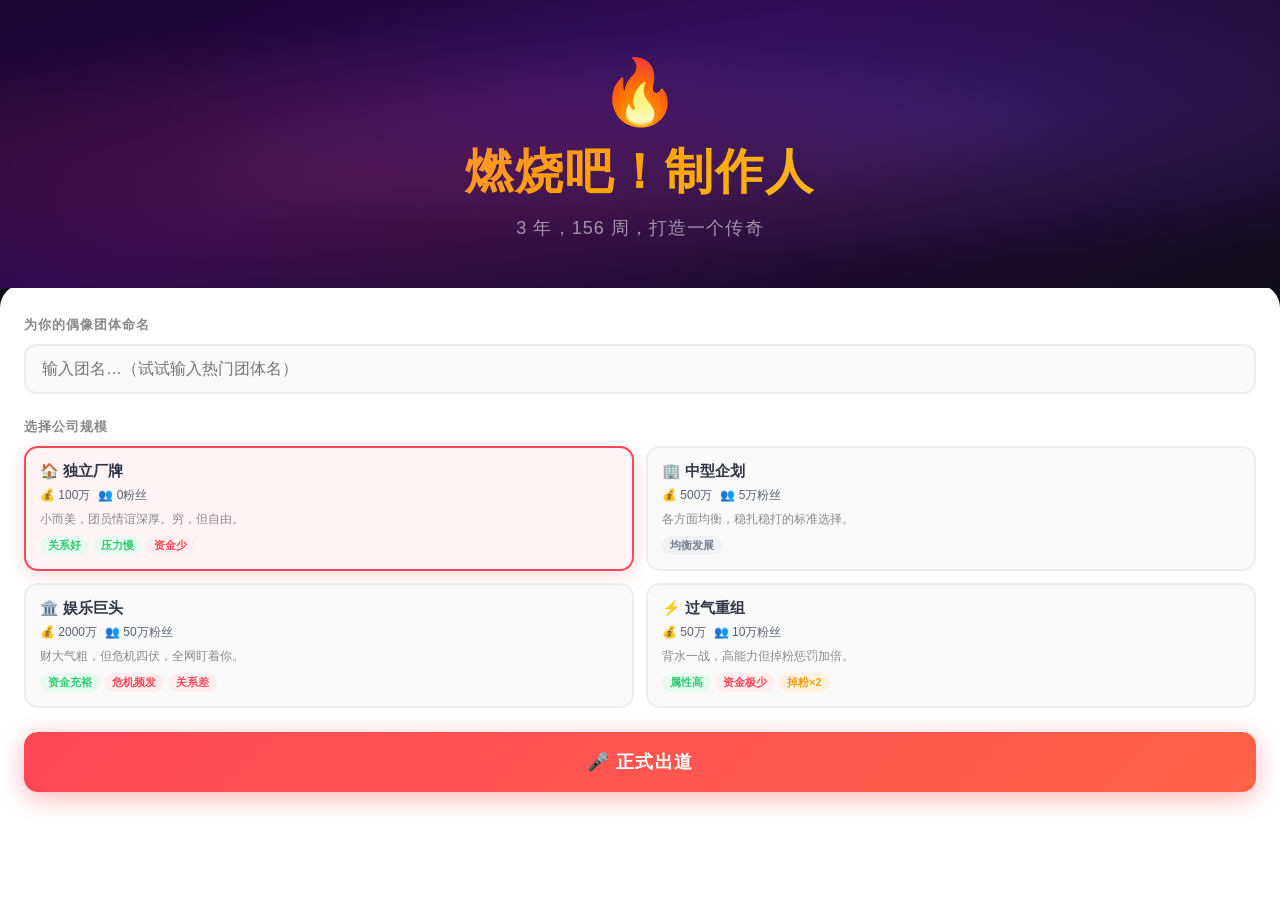
==== index.html @ e1fe70ce "feat: redesign start screen, fix mobile layout, add responsive CSS" ====
<!DOCTYPE html>
<html lang="zh-CN">
<head>
    <meta charset="UTF-8">
    <meta name="viewport" content="width=device-width, initial-scale=1.0">
    <title>燃烧吧！制作人</title>
    <link rel="stylesheet" href="css/style.css">
</head>
<body>
    <div id="app">
        <div id="start-screen" class="screen active">
            <div class="start-hero">
                <div class="start-hero-content">
                    <div class="start-logo">🔥</div>
                    <h1 class="start-title">燃烧吧！制作人</h1>
                    <p class="start-subtitle">3 年，156 周，打造一个传奇</p>
                </div>
            </div>
            <div class="start-form-container">
                <form id="start-form">
                    <div class="form-group">
                        <label for="group-name-input">为你的偶像团体命名</label>
                        <input type="text" id="group-name-input" placeholder="输入团名…（试试输入热门团体名）">
                    </div>
                    <div class="form-group">
                        <label>选择公司规模</label>
                        <div class="scale-cards" id="scale-cards">
                            <div class="scale-card selected" data-scale="indie">
                                <div class="scale-card-name">🏠 独立厂牌</div>
                                <div class="scale-card-stats">
                                    <span>💰 100万</span><span>👥 0粉丝</span>
                                </div>
                                <p class="scale-card-desc">小而美，团员情谊深厚。穷，但自由。</p>
                                <div class="scale-card-tags">
                                    <span class="tag tag-green">关系好</span>
                                    <span class="tag tag-green">压力慢</span>
                                    <span class="tag tag-red">资金少</span>
                                </div>
                            </div>
                            <div class="scale-card" data-scale="mid">
                                <div class="scale-card-name">🏢 中型企划</div>
                                <div class="scale-card-stats">
                                    <span>💰 500万</span><span>👥 5万粉丝</span>
                                </div>
                                <p class="scale-card-desc">各方面均衡，稳扎稳打的标准选择。</p>
                                <div class="scale-card-tags">
                                    <span class="tag tag-gray">均衡发展</span>
                                </div>
                            </div>
                            <div class="scale-card" data-scale="major">
                                <div class="scale-card-name">🏛️ 娱乐巨头</div>
                                <div class="scale-card-stats">
                                    <span>💰 2000万</span><span>👥 50万粉丝</span>
                                </div>
                                <p class="scale-card-desc">财大气粗，但危机四伏，全网盯着你。</p>
                                <div class="scale-card-tags">
                                    <span class="tag tag-green">资金充裕</span>
                                    <span class="tag tag-red">危机频发</span>
                                    <span class="tag tag-red">关系差</span>
                                </div>
                            </div>
                            <div class="scale-card" data-scale="revival">
                                <div class="scale-card-name">⚡ 过气重组</div>
                                <div class="scale-card-stats">
                                    <span>💰 50万</span><span>👥 10万粉丝</span>
                                </div>
                                <p class="scale-card-desc">背水一战，高能力但掉粉惩罚加倍。</p>
                                <div class="scale-card-tags">
                                    <span class="tag tag-green">属性高</span>
                                    <span class="tag tag-red">资金极少</span>
                                    <span class="tag tag-orange">掉粉×2</span>
                                </div>
                            </div>
                        </div>
                        <select id="company-scale-select" style="display:none;">
                            <option value="indie">独立厂牌</option>
                            <option value="mid">中型企划</option>
                            <option value="major">娱乐巨头</option>
                            <option value="revival">过气重组</option>
                        </select>
                    </div>
                    <button type="submit" id="start-btn" class="btn-start">🎤 正式出道</button>
                </form>
            </div>
        </div>
        <div id="game-screen" class="screen">
            <div class="top-bar">
                <div class="top-bar-name">
                    <span class="top-bar-icon">🎤</span>
                    <span id="ui-group-name"></span>
                </div>
                <div class="stats">
                    <div class="stat-pill">
                        <span class="stat-label">第</span>
                        <span class="stat-value" id="ui-turn">1</span>
                        <span class="stat-label">/ 156 周</span>
                    </div>
                    <div class="stat-pill stat-money">
                        <span class="stat-label">💰</span>
                        <span class="stat-value">¥<span id="ui-money">0</span></span>
                    </div>
                    <div class="stat-pill stat-fans">
                        <span class="stat-label">⭐</span>
                        <span class="stat-value"><span id="ui-fans">0</span> 粉丝</span>
                    </div>
                </div>
            </div>

            <div class="main-content">
                <div class="side-panel">
                    <div class="panel-section">
                        <h3 class="panel-title">团队状态</h3>
                        <div class="bar-group">
                            <label for="bar-stamina">体力</label>
                            <div class="bar-wrap">
                                <progress id="bar-stamina" max="100" value="100"></progress>
                            </div>
                            <span id="text-stamina" class="bar-val">100</span>
                        </div>
                        <div class="bar-group">
                            <label for="bar-stress">压力</label>
                            <div class="bar-wrap">
                                <progress id="bar-stress" max="100" value="0"></progress>
                            </div>
                            <span id="text-stress" class="bar-val">0</span>
                        </div>
                        <div class="bar-group">
                            <label for="bar-bond">默契</label>
                            <div class="bar-wrap">
                                <progress id="bar-bond" max="100" value="50"></progress>
                            </div>
                            <span id="text-bond" class="bar-val">50</span>
                        </div>
                    </div>
                    <div class="panel-section">
                        <h3 class="panel-title">专业属性</h3>
                        <div class="attr-row">
                            <span class="attr-icon">🎵</span>
                            <span class="attr-name">唱功</span>
                            <span class="attr-val" id="text-vocal">10</span>
                        </div>
                        <div class="attr-row">
                            <span class="attr-icon">💃</span>
                            <span class="attr-name">舞蹈</span>
                            <span class="attr-val" id="text-dance">10</span>
                        </div>
                        <div class="attr-row">
                            <span class="attr-icon">✨</span>
                            <span class="attr-name">魅力</span>
                            <span class="attr-val" id="text-charm">10</span>
                        </div>
                    </div>
                </div>

                <div class="schedule-area">
                    <h3 class="panel-title">📅 本周行程安排</h3>
                    <div id="schedule-slots"></div>
                    <button id="execute-btn" class="btn-primary btn-execute">▶ 执行本周计划</button>
                </div>
            </div>
        </div>
        <!-- Event Modal -->
        <div id="modal-overlay" class="modal-overlay" aria-modal="true" role="dialog" aria-labelledby="modal-title" style="display:none;">
            <div class="modal-box">
                <h2 id="modal-title" class="modal-title"></h2>
                <p id="modal-desc" class="modal-desc"></p>
                <div id="modal-options" class="modal-options"></div>
            </div>
        </div>
    </div>
    <script type="module" src="js/main.js"></script>
</body>
</html>
---- css/style.css ----
/* ============================================================
   燃烧吧！制作人 — Global Styles
   ============================================================ */

*, *::before, *::after {
    box-sizing: border-box;
}

body {
    font-family: -apple-system, BlinkMacSystemFont, "PingFang SC", "Hiragino Sans GB",
                 "Microsoft YaHei", sans-serif;
    background-color: #0f0c1a;
    margin: 0;
    padding: 0;
    min-height: 100vh;
}

/* ============================================================
   Screens
   ============================================================ */

.screen {
    display: none;
}

.screen.active {
    display: block;
}

/* ============================================================
   START SCREEN
   ============================================================ */

#start-screen {
    min-height: 100vh;
    display: flex;
    flex-direction: column;
}

/* Hero Section */
.start-hero {
    background: linear-gradient(160deg, #1a0533 0%, #2d0a4e 40%, #0f0c1a 100%);
    padding: 60px 20px 48px;
    text-align: center;
    position: relative;
    overflow: hidden;
}

.start-hero::before {
    content: '';
    position: absolute;
    inset: 0;
    background:
        radial-gradient(ellipse at 30% 60%, rgba(255, 71, 87, 0.15) 0%, transparent 60%),
        radial-gradient(ellipse at 70% 40%, rgba(126, 87, 255, 0.2) 0%, transparent 60%);
    pointer-events: none;
}

.start-hero-content {
    position: relative;
    z-index: 1;
}

.start-logo {
    font-size: 64px;
    line-height: 1;
    margin-bottom: 16px;
    animation: pulse 2.4s ease-in-out infinite;
}

@keyframes pulse {
    0%, 100% { transform: scale(1); }
    50%       { transform: scale(1.08); }
}

.start-title {
    font-size: clamp(28px, 6vw, 48px);
    font-weight: 900;
    letter-spacing: 0.04em;
    margin: 0 0 12px;
    background: linear-gradient(135deg, #ff6b81, #ffa502, #ffdd59);
    -webkit-background-clip: text;
    -webkit-text-fill-color: transparent;
    background-clip: text;
}

.start-subtitle {
    font-size: clamp(14px, 3vw, 18px);
    color: rgba(255, 255, 255, 0.55);
    margin: 0;
    letter-spacing: 0.06em;
}

/* Form Container */
.start-form-container {
    flex: 1;
    background: #fff;
    border-radius: 24px 24px 0 0;
    padding: 32px 24px 40px;
    margin-top: -4px;
}

.start-form-container .form-group {
    margin-bottom: 24px;
}

.start-form-container label {
    display: block;
    font-size: 13px;
    font-weight: 700;
    color: #888;
    text-transform: uppercase;
    letter-spacing: 0.08em;
    margin-bottom: 10px;
}

.start-form-container input[type="text"] {
    width: 100%;
    padding: 14px 16px;
    font-size: 16px;
    border: 2px solid #eee;
    border-radius: 12px;
    outline: none;
    transition: border-color 0.2s;
    background: #fafafa;
    color: #2f3542;
}

.start-form-container input[type="text"]:focus {
    border-color: #ff4757;
    background: #fff;
}

/* Scale Cards */
.scale-cards {
    display: grid;
    grid-template-columns: 1fr 1fr;
    gap: 12px;
}

.scale-card {
    border: 2px solid #eee;
    border-radius: 14px;
    padding: 14px;
    cursor: pointer;
    transition: border-color 0.2s, box-shadow 0.2s, transform 0.15s;
    background: #fafafa;
    user-select: none;
}

.scale-card:hover {
    border-color: #ff4757;
    transform: translateY(-2px);
    box-shadow: 0 4px 16px rgba(255, 71, 87, 0.15);
}

.scale-card.selected {
    border-color: #ff4757;
    background: #fff5f6;
    box-shadow: 0 4px 20px rgba(255, 71, 87, 0.2);
}

.scale-card-name {
    font-size: 15px;
    font-weight: 800;
    color: #2f3542;
    margin-bottom: 6px;
}

.scale-card-stats {
    display: flex;
    gap: 8px;
    flex-wrap: wrap;
    font-size: 12px;
    color: #57606f;
    margin-bottom: 6px;
}

.scale-card-desc {
    font-size: 12px;
    color: #888;
    margin: 0 0 8px;
    line-height: 1.5;
}

.scale-card-tags {
    display: flex;
    flex-wrap: wrap;
    gap: 4px;
}

.tag {
    font-size: 11px;
    padding: 2px 8px;
    border-radius: 20px;
    font-weight: 600;
}

.tag-green  { background: #e8faf0; color: #2ecc71; }
.tag-red    { background: #ffeef0; color: #ff4757; }
.tag-orange { background: #fff3e0; color: #f39c12; }
.tag-gray   { background: #f1f2f6; color: #747d8c; }

/* Start Button */
.btn-start {
    display: block;
    width: 100%;
    padding: 18px;
    font-size: 18px;
    font-weight: 800;
    letter-spacing: 0.06em;
    color: #fff;
    background: linear-gradient(135deg, #ff4757, #ff6348);
    border: none;
    border-radius: 14px;
    cursor: pointer;
    transition: transform 0.15s, box-shadow 0.15s;
    box-shadow: 0 6px 24px rgba(255, 71, 87, 0.4);
    margin-top: 8px;
}

.btn-start:hover {
    transform: translateY(-2px);
    box-shadow: 0 10px 32px rgba(255, 71, 87, 0.5);
}

.btn-start:active {
    transform: translateY(0);
}

/* ============================================================
   GAME SCREEN
   ============================================================ */

#game-screen {
    background: #f0f2f8;
    min-height: 100vh;
    padding: 0;
}

/* Top Bar */
.top-bar {
    background: linear-gradient(135deg, #2d0a4e, #1a0533);
    color: #fff;
    padding: 14px 20px;
    display: flex;
    align-items: center;
    justify-content: space-between;
    flex-wrap: wrap;
    gap: 10px;
    position: sticky;
    top: 0;
    z-index: 10;
    box-shadow: 0 2px 12px rgba(0,0,0,0.3);
}

.top-bar-name {
    display: flex;
    align-items: center;
    gap: 8px;
    font-size: 18px;
    font-weight: 800;
    letter-spacing: 0.04em;
    min-width: 0;
    flex-shrink: 1;
}

.top-bar-icon {
    font-size: 20px;
    flex-shrink: 0;
}

.stats {
    display: flex;
    gap: 8px;
    flex-wrap: wrap;
    flex-shrink: 0;
}

.stat-pill {
    background: rgba(255,255,255,0.12);
    border: 1px solid rgba(255,255,255,0.15);
    border-radius: 20px;
    padding: 5px 12px;
    font-size: 13px;
    display: flex;
    align-items: center;
    gap: 4px;
    white-space: nowrap;
}

.stat-value {
    font-weight: 700;
    font-size: 14px;
}

.stat-money .stat-value { color: #ffeaa7; }
.stat-fans  .stat-value { color: #fd79a8; }

/* Main Layout */
.main-content {
    display: flex;
    gap: 0;
    align-items: flex-start;
    max-width: 1100px;
    margin: 0 auto;
    padding: 20px 16px;
    gap: 16px;
}

/* Side Panel */
.side-panel {
    width: 220px;
    flex-shrink: 0;
    display: flex;
    flex-direction: column;
    gap: 12px;
}

.panel-section {
    background: #fff;
    border-radius: 14px;
    padding: 16px;
    box-shadow: 0 2px 8px rgba(0,0,0,0.06);
}

.panel-title {
    font-size: 13px;
    font-weight: 700;
    text-transform: uppercase;
    letter-spacing: 0.08em;
    color: #aaa;
    margin: 0 0 14px;
}

/* Progress Bars */
.bar-group {
    display: flex;
    align-items: center;
    margin-bottom: 10px;
    gap: 8px;
}

.bar-group:last-child { margin-bottom: 0; }

.bar-group label {
    width: 28px;
    font-size: 12px;
    font-weight: 600;
    color: #747d8c;
    flex-shrink: 0;
}

.bar-wrap {
    flex: 1;
}

progress {
    width: 100%;
    height: 8px;
    border-radius: 4px;
    overflow: hidden;
    appearance: none;
    -webkit-appearance: none;
    background: #eee;
}

progress::-webkit-progress-bar { background: #eee; border-radius: 4px; }
progress::-webkit-progress-value { background: #2ed573; border-radius: 4px; transition: width 0.3s ease; }
progress::-moz-progress-bar { background: #2ed573; border-radius: 4px; }

#bar-stress::-webkit-progress-value { background: #ff4757; }
#bar-stress::-moz-progress-bar     { background: #ff4757; }
#bar-bond::-webkit-progress-value  { background: #a29bfe; }
#bar-bond::-moz-progress-bar       { background: #a29bfe; }

.bar-val {
    font-size: 12px;
    font-weight: 700;
    color: #2f3542;
    width: 22px;
    text-align: right;
    flex-shrink: 0;
}

/* Attribute Rows */
.attr-row {
    display: flex;
    align-items: center;
    gap: 8px;
    padding: 6px 0;
    border-bottom: 1px solid #f1f2f6;
}

.attr-row:last-child { border-bottom: none; }

.attr-icon { font-size: 16px; }

.attr-name {
    flex: 1;
    font-size: 13px;
    color: #57606f;
}

.attr-val {
    font-size: 15px;
    font-weight: 800;
    color: #2f3542;
}

/* Schedule Area */
.schedule-area {
    flex: 1;
    min-width: 0;
    background: #fff;
    border-radius: 14px;
    padding: 20px;
    box-shadow: 0 2px 8px rgba(0,0,0,0.06);
}

.slot-item {
    display: flex;
    align-items: center;
    margin-bottom: 10px;
    background: #f8f9fa;
    padding: 10px 14px;
    border: 2px solid #eee;
    border-radius: 10px;
    transition: border-color 0.15s;
}

.slot-item:hover { border-color: #a29bfe; }

.slot-item label {
    width: 52px;
    font-size: 13px;
    font-weight: 700;
    color: #747d8c;
    flex-shrink: 0;
}

.slot-select {
    flex: 1;
    padding: 6px 10px;
    border: 1px solid #dfe4ea;
    border-radius: 8px;
    font-size: 14px;
    background: #fff;
    color: #2f3542;
    outline: none;
    cursor: pointer;
}

.slot-select:focus { border-color: #a29bfe; }

/* Buttons */
.btn-primary {
    padding: 10px 20px;
    background: linear-gradient(135deg, #ff4757, #ff6348);
    color: #fff;
    border: none;
    border-radius: 10px;
    cursor: pointer;
    font-size: 15px;
    font-weight: 700;
    transition: transform 0.15s, box-shadow 0.15s;
    box-shadow: 0 3px 12px rgba(255, 71, 87, 0.3);
}

.btn-primary:hover {
    transform: translateY(-1px);
    box-shadow: 0 6px 20px rgba(255, 71, 87, 0.4);
}

.btn-execute {
    display: block;
    width: 100%;
    margin-top: 16px;
    padding: 14px;
    font-size: 16px;
    border-radius: 12px;
}

/* ============================================================
   EVENT MODAL
   ============================================================ */

.modal-overlay {
    position: fixed;
    inset: 0;
    background: rgba(0, 0, 0, 0.78);
    display: flex;
    justify-content: center;
    align-items: flex-end;
    z-index: 100;
    padding: 0;
}

@media (min-width: 600px) {
    .modal-overlay { align-items: center; padding: 20px; }
}

.modal-box {
    background: #fff;
    padding: 24px 20px 32px;
    border-radius: 20px 20px 0 0;
    width: 100%;
    max-height: 90vh;
    overflow-y: auto;
    box-shadow: 0 -8px 40px rgba(0,0,0,0.3);
    animation: slideUp 0.25s ease;
}

@media (min-width: 600px) {
    .modal-box {
        border-radius: 20px;
        max-width: 500px;
        width: 90%;
    }
}

@keyframes slideUp {
    from { transform: translateY(40px); opacity: 0; }
    to   { transform: translateY(0);    opacity: 1; }
}

.modal-title {
    margin: 0 0 10px;
    font-size: 20px;
    font-weight: 800;
    color: #2f3542;
}

.modal-desc {
    color: #57606f;
    font-size: 14px;
    line-height: 1.7;
    margin-bottom: 20px;
    background: #f8f9fa;
    border-radius: 10px;
    padding: 12px 14px;
}

.modal-options {
    display: flex;
    flex-direction: column;
    gap: 10px;
}

.modal-btn {
    background: #fff;
    color: #2f3542;
    border: 2px solid #eee;
    border-radius: 12px;
    padding: 13px 16px;
    text-align: left;
    font-size: 14px;
    font-weight: 600;
    cursor: pointer;
    transition: border-color 0.15s, background 0.15s;
    line-height: 1.4;
}

.modal-btn:hover { border-color: #ff4757; background: #fff5f6; }

/* ============================================================
   EASTER EGG BANNER
   ============================================================ */

.easter-egg-banner {
    background: linear-gradient(135deg, #f6d365, #fda085);
    color: #fff;
    padding: 12px 16px;
    font-weight: bold;
    text-align: center;
    font-size: 14px;
    animation: fadeInOut 4s ease forwards;
}

@keyframes fadeInOut {
    0%   { opacity: 0; }
    15%  { opacity: 1; }
    75%  { opacity: 1; }
    100% { opacity: 0; }
}

/* ============================================================
   MOBILE RESPONSIVE
   ============================================================ */

@media (max-width: 640px) {
    /* Game layout: stack side panel above schedule */
    .main-content {
        flex-direction: column;
        padding: 12px;
        gap: 12px;
    }

    .side-panel {
        width: 100%;
        flex-direction: row;
        gap: 10px;
    }

    .side-panel .panel-section {
        flex: 1;
    }

    .top-bar {
        padding: 12px 14px;
    }

    .top-bar-name {
        font-size: 15px;
    }

    .stat-pill {
        font-size: 12px;
        padding: 4px 10px;
    }
}

@media (max-width: 400px) {
    /* Very small screens: stats wrap into two rows */
    .stats {
        gap: 6px;
    }

    .stat-pill {
        font-size: 11px;
        padding: 3px 8px;
    }

    /* Scale cards: single column */
    .scale-cards {
        grid-template-columns: 1fr;
    }
}
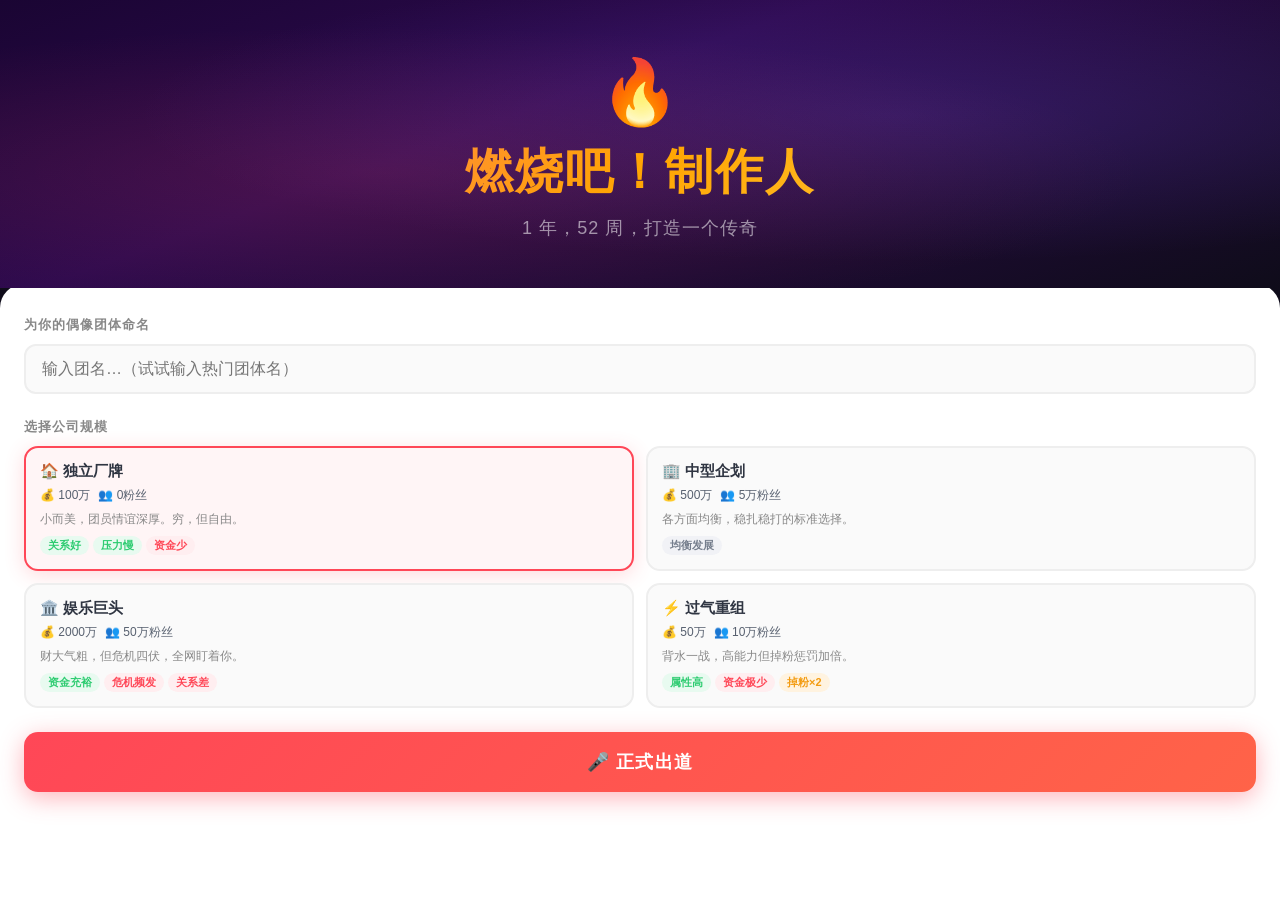
==== commit 5075888d: "fix: 将 index.html 中硬编码的 156 周改为 52 周" ====
--- a/index.html
+++ b/index.html
@@ -13,7 +13,7 @@
                 <div class="start-hero-content">
                     <div class="start-logo">🔥</div>
                     <h1 class="start-title">燃烧吧！制作人</h1>
-                    <p class="start-subtitle">3 年，156 周，打造一个传奇</p>
+                    <p class="start-subtitle">1 年，52 周，打造一个传奇</p>
                 </div>
             </div>
             <div class="start-form-container">
@@ -93,7 +93,7 @@
                     <div class="stat-pill">
                         <span class="stat-label">第</span>
                         <span class="stat-value" id="ui-turn">1</span>
-                        <span class="stat-label">/ 156 周</span>
+                        <span class="stat-label">/ 52 周</span>
                     </div>
                     <div class="stat-pill stat-money">
                         <span class="stat-label">💰</span>
@@ -163,8 +163,19 @@
         <div id="modal-overlay" class="modal-overlay" aria-modal="true" role="dialog" aria-labelledby="modal-title" style="display:none;">
             <div class="modal-box">
                 <h2 id="modal-title" class="modal-title"></h2>
-                <p id="modal-desc" class="modal-desc"></p>
+                <div id="modal-desc" class="modal-desc"></div>
                 <div id="modal-options" class="modal-options"></div>
+            </div>
+        </div>
+
+        <!-- End Screen Overlay -->
+        <div id="end-overlay" class="end-overlay" style="display:none;">
+            <div class="end-box">
+                <div id="end-emoji" class="end-emoji"></div>
+                <h2 id="end-title" class="end-title"></h2>
+                <p id="end-message" class="end-message"></p>
+                <div id="end-stats" class="end-stats"></div>
+                <button id="restart-btn" class="btn-start">🔄 再来一局</button>
             </div>
         </div>
     </div>
--- a/css/style.css
+++ b/css/style.css
@@ -33,8 +33,12 @@
 
 #start-screen {
     min-height: 100vh;
-    display: flex;
     flex-direction: column;
+}
+
+/* ID selector (1,1,0) > .screen.active (0,2,0): ensure flex layout when active */
+#start-screen.active {
+    display: flex;
 }
 
 /* Hero Section */
@@ -505,8 +509,9 @@
     padding: 24px 20px 32px;
     border-radius: 20px 20px 0 0;
     width: 100%;
-    max-height: 90vh;
+    max-height: 85vh;
     overflow-y: auto;
+    -webkit-overflow-scrolling: touch;
     box-shadow: 0 -8px 40px rgba(0,0,0,0.3);
     animation: slideUp 0.25s ease;
 }
@@ -563,6 +568,89 @@
 
 .modal-btn:hover { border-color: #ff4757; background: #fff5f6; }
 
+/* Month Summary inside modal */
+.summary-rows {
+    display: flex;
+    flex-direction: column;
+    gap: 0;
+}
+
+.summary-row {
+    display: flex;
+    align-items: center;
+    justify-content: space-between;
+    padding: 7px 0;
+    border-bottom: 1px solid #f1f2f6;
+    font-size: 14px;
+    gap: 8px;
+}
+
+.summary-row:last-child { border-bottom: none; }
+
+.summary-row > span:first-child {
+    flex: 1;
+    color: #57606f;
+}
+
+.summary-now {
+    font-weight: 700;
+    color: #2f3542;
+    min-width: 60px;
+    text-align: right;
+}
+
+.delta-pos  { color: #2ecc71; font-weight: 700; min-width: 52px; text-align: right; }
+.delta-neg  { color: #ff4757; font-weight: 700; min-width: 52px; text-align: right; }
+.delta-zero { color: #aaa;    font-weight: 400; min-width: 52px; text-align: right; }
+
+.modal-btn--continue {
+    background: linear-gradient(135deg, #a29bfe, #6c5ce7);
+    color: #fff;
+    border-color: transparent;
+    text-align: center;
+    font-size: 15px;
+}
+
+.modal-btn--continue:hover {
+    background: linear-gradient(135deg, #b2a8fe, #7d6cf7);
+    border-color: transparent;
+}
+
+/* ============================================================
+   TOAST NOTIFICATION (non-blocking)
+   ============================================================ */
+
+.game-toast {
+    position: fixed;
+    top: 20px;
+    left: 50%;
+    transform: translateX(-50%);
+    background: rgba(30, 10, 50, 0.92);
+    color: #fff;
+    padding: 12px 22px;
+    border-radius: 24px;
+    font-size: 14px;
+    font-weight: 600;
+    z-index: 999;
+    white-space: nowrap;
+    box-shadow: 0 4px 20px rgba(0,0,0,0.4);
+    animation: toastIn 0.25s ease, toastOut 0.4s ease 3.1s forwards;
+    pointer-events: none;
+    max-width: 90vw;
+    white-space: normal;
+    text-align: center;
+}
+
+@keyframes toastIn {
+    from { opacity: 0; transform: translateX(-50%) translateY(-10px); }
+    to   { opacity: 1; transform: translateX(-50%) translateY(0); }
+}
+
+@keyframes toastOut {
+    from { opacity: 1; }
+    to   { opacity: 0; }
+}
+
 /* ============================================================
    EASTER EGG BANNER
    ============================================================ */
@@ -585,13 +673,93 @@
 }
 
 /* ============================================================
+   END OVERLAY
+   ============================================================ */
+
+.end-overlay {
+    position: fixed;
+    inset: 0;
+    background: linear-gradient(160deg, #1a0533 0%, #2d0a4e 50%, #0f0c1a 100%);
+    display: flex;
+    justify-content: center;
+    align-items: center;
+    z-index: 200;
+    padding: 24px;
+}
+
+.end-box {
+    text-align: center;
+    max-width: 420px;
+    width: 100%;
+    animation: fadeUp 0.4s ease;
+}
+
+@keyframes fadeUp {
+    from { opacity: 0; transform: translateY(24px); }
+    to   { opacity: 1; transform: translateY(0); }
+}
+
+.end-emoji {
+    font-size: 72px;
+    line-height: 1;
+    margin-bottom: 20px;
+}
+
+.end-title {
+    font-size: clamp(22px, 5vw, 32px);
+    font-weight: 900;
+    color: #fff;
+    margin: 0 0 12px;
+    letter-spacing: 0.04em;
+}
+
+.end-message {
+    font-size: 15px;
+    color: rgba(255,255,255,0.7);
+    line-height: 1.7;
+    margin: 0 0 24px;
+}
+
+.end-stats {
+    display: flex;
+    justify-content: center;
+    gap: 16px;
+    flex-wrap: wrap;
+    margin-bottom: 32px;
+}
+
+.end-stat-item {
+    background: rgba(255,255,255,0.1);
+    border: 1px solid rgba(255,255,255,0.15);
+    border-radius: 12px;
+    padding: 12px 20px;
+    text-align: center;
+}
+
+.end-stat-label {
+    font-size: 11px;
+    color: rgba(255,255,255,0.5);
+    text-transform: uppercase;
+    letter-spacing: 0.08em;
+    display: block;
+    margin-bottom: 4px;
+}
+
+.end-stat-value {
+    font-size: 20px;
+    font-weight: 800;
+    color: #ffeaa7;
+}
+
+/* ============================================================
    MOBILE RESPONSIVE
    ============================================================ */
 
 @media (max-width: 640px) {
-    /* Game layout: stack side panel above schedule */
+    /* Game layout: stack side panel above schedule, stretch children full width */
     .main-content {
         flex-direction: column;
+        align-items: stretch;
         padding: 12px;
         gap: 12px;
     }
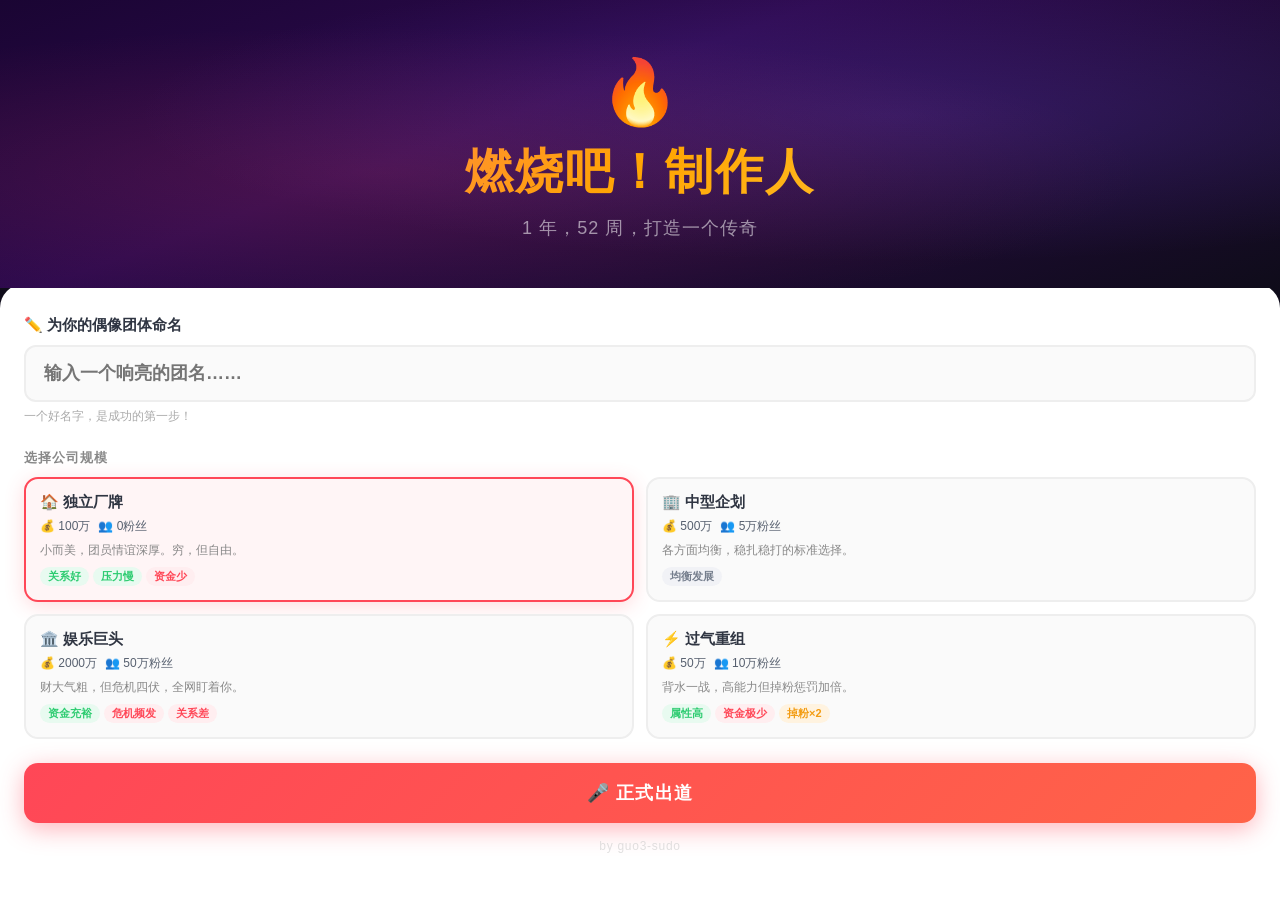
==== commit 059e05f0: "feat: 9项UX优化迭代上线 - 训练行程数值调整：vocal/dance体力消耗-15，压力+3；charm体力-12，压力+4 - 新增2个休息行程：团建活动(🎭 bond+15)、冥想减压(" ====
--- a/index.html
+++ b/index.html
@@ -4,6 +4,12 @@
     <meta charset="UTF-8">
     <meta name="viewport" content="width=device-width, initial-scale=1.0">
     <title>燃烧吧！制作人</title>
+    <meta property="og:title" content="燃烧吧！制作人">
+    <meta property="og:description" content="1 年，52 周，打造一个传奇偶像团体">
+    <meta property="og:image" content="https://animated-palmier-febff8.netlify.app/og-preview.svg">
+    <meta property="og:url" content="https://animated-palmier-febff8.netlify.app">
+    <meta property="og:type" content="website">
+    <meta name="twitter:card" content="summary_large_image">
     <link rel="stylesheet" href="css/style.css">
 </head>
 <body>
@@ -19,8 +25,9 @@
             <div class="start-form-container">
                 <form id="start-form">
                     <div class="form-group">
-                        <label for="group-name-input">为你的偶像团体命名</label>
-                        <input type="text" id="group-name-input" placeholder="输入团名…（试试输入热门团体名）">
+                        <label for="group-name-input">✏️ 为你的偶像团体命名</label>
+                        <input type="text" id="group-name-input" placeholder="输入一个响亮的团名……">
+                        <p class="input-hint">一个好名字，是成功的第一步！</p>
                     </div>
                     <div class="form-group">
                         <label>选择公司规模</label>
@@ -80,6 +87,7 @@
                         </select>
                     </div>
                     <button type="submit" id="start-btn" class="btn-start">🎤 正式出道</button>
+                    <p class="dev-credit">by guo3-sudo</p>
                 </form>
             </div>
         </div>
@@ -153,8 +161,11 @@
                 </div>
 
                 <div class="schedule-area">
-                    <h3 class="panel-title">📅 本周行程安排</h3>
-                    <div id="schedule-slots"></div>
+                    <div class="schedule-header">
+                        <h3 class="panel-title">📅 本周行程安排</h3>
+                        <span id="slot-counter" class="slot-counter">已选 0 / 2 个行程</span>
+                    </div>
+                    <div id="schedule-slots" class="schedule-grid"></div>
                     <button id="execute-btn" class="btn-primary btn-execute">▶ 执行本周计划</button>
                 </div>
             </div>
@@ -171,8 +182,12 @@
         <!-- End Screen Overlay -->
         <div id="end-overlay" class="end-overlay" style="display:none;">
             <div class="end-box">
+                <div id="end-group-name" class="end-group-name"></div>
                 <div id="end-emoji" class="end-emoji"></div>
-                <h2 id="end-title" class="end-title"></h2>
+                <div class="end-title-wrap">
+                    <h2 id="end-title" class="end-title"></h2>
+                    <span id="end-badge" class="end-badge"></span>
+                </div>
                 <p id="end-message" class="end-message"></p>
                 <div id="end-stats" class="end-stats"></div>
                 <button id="restart-btn" class="btn-start">🔄 再来一局</button>
--- a/css/style.css
+++ b/css/style.css
@@ -422,40 +422,129 @@
     box-shadow: 0 2px 8px rgba(0,0,0,0.06);
 }
 
-.slot-item {
+.schedule-header {
     display: flex;
     align-items: center;
-    margin-bottom: 10px;
-    background: #f8f9fa;
-    padding: 10px 14px;
-    border: 2px solid #eee;
-    border-radius: 10px;
-    transition: border-color 0.15s;
-}
-
-.slot-item:hover { border-color: #a29bfe; }
-
-.slot-item label {
-    width: 52px;
+    justify-content: space-between;
+    margin-bottom: 14px;
+}
+
+.schedule-header .panel-title {
+    margin: 0;
+}
+
+/* Slot Counter */
+.slot-counter {
     font-size: 13px;
     font-weight: 700;
+    color: #aaa;
+    background: #f1f2f6;
+    padding: 4px 12px;
+    border-radius: 20px;
+    transition: background 0.2s, color 0.2s;
+}
+
+.slot-counter--full {
+    background: #e8faf0;
+    color: #2ecc71;
+}
+
+/* Schedule Grid */
+.schedule-grid {
+    display: grid;
+    grid-template-columns: repeat(3, 1fr);
+    gap: 10px;
+    margin-bottom: 14px;
+}
+
+@media (max-width: 640px) {
+    .schedule-grid {
+        grid-template-columns: repeat(2, 1fr);
+    }
+}
+
+/* Action Card */
+.action-card {
+    border: 2px solid #eee;
+    border-radius: 12px;
+    padding: 12px;
+    cursor: pointer;
+    background: #fafafa;
+    transition: border-color 0.15s, background 0.15s, transform 0.12s;
+    position: relative;
+    user-select: none;
+    min-height: 100px;
+}
+
+.action-card:hover:not(.action-card--locked):not(.action-card--cooldown) {
+    border-color: #a29bfe;
+    background: #f5f4ff;
+    transform: translateY(-2px);
+}
+
+.action-card--selected {
+    border-color: #6c5ce7;
+    background: #f0eeff;
+    box-shadow: 0 2px 10px rgba(108, 92, 231, 0.2);
+}
+
+.action-card--locked,
+.action-card--cooldown {
+    opacity: 0.55;
+    cursor: default;
+    background: #f8f9fa;
+}
+
+.card-top {
+    display: flex;
+    align-items: center;
+    justify-content: space-between;
+    margin-bottom: 6px;
+}
+
+.card-icon {
+    font-size: 20px;
+    line-height: 1;
+}
+
+.card-category {
+    font-size: 10px;
+    font-weight: 700;
+    padding: 2px 7px;
+    border-radius: 10px;
+    text-transform: uppercase;
+    letter-spacing: 0.04em;
+}
+
+.cat-train    { background: #e8f4fd; color: #3498db; }
+.cat-perform  { background: #ffeef0; color: #ff4757; }
+.cat-activity { background: #fff3e0; color: #f39c12; }
+.cat-rest     { background: #e8faf0; color: #2ecc71; }
+
+.card-name {
+    font-size: 13px;
+    font-weight: 800;
+    color: #2f3542;
+    margin-bottom: 4px;
+}
+
+.card-effect {
+    font-size: 11px;
     color: #747d8c;
-    flex-shrink: 0;
-}
-
-.slot-select {
-    flex: 1;
-    padding: 6px 10px;
-    border: 1px solid #dfe4ea;
-    border-radius: 8px;
-    font-size: 14px;
-    background: #fff;
-    color: #2f3542;
-    outline: none;
-    cursor: pointer;
-}
-
-.slot-select:focus { border-color: #a29bfe; }
+    line-height: 1.4;
+}
+
+.card-selected-badge {
+    position: absolute;
+    top: 8px;
+    right: 8px;
+    background: #6c5ce7;
+    color: #fff;
+    font-size: 10px;
+    font-weight: 700;
+    padding: 2px 7px;
+    border-radius: 10px;
+}
 
 /* Buttons */
 .btn-primary {
@@ -699,18 +788,49 @@
     to   { opacity: 1; transform: translateY(0); }
 }
 
+.end-group-name {
+    font-size: clamp(20px, 5vw, 28px);
+    font-weight: 900;
+    letter-spacing: 0.06em;
+    color: #ffeaa7;
+    margin-bottom: 12px;
+    text-shadow: 0 0 20px rgba(255, 234, 167, 0.4);
+}
+
 .end-emoji {
     font-size: 72px;
     line-height: 1;
-    margin-bottom: 20px;
+    margin-bottom: 16px;
+}
+
+.end-title-wrap {
+    display: flex;
+    align-items: center;
+    justify-content: center;
+    gap: 10px;
+    flex-wrap: wrap;
+    margin-bottom: 12px;
 }
 
 .end-title {
     font-size: clamp(22px, 5vw, 32px);
     font-weight: 900;
     color: #fff;
-    margin: 0 0 12px;
+    margin: 0;
     letter-spacing: 0.04em;
+}
+
+.end-badge {
+    display: inline-block;
+    background: rgba(255, 215, 0, 0.18);
+    border: 1px solid rgba(255, 215, 0, 0.45);
+    color: #ffd700;
+    font-size: 12px;
+    font-weight: 700;
+    padding: 3px 10px;
+    border-radius: 20px;
+    letter-spacing: 0.05em;
+    white-space: nowrap;
 }
 
 .end-message {
@@ -804,3 +924,57 @@
         grid-template-columns: 1fr;
     }
 }
+
+/* ============================================================
+   START SCREEN EXTRAS
+   ============================================================ */
+
+/* Input hint text */
+.input-hint {
+    font-size: 12px;
+    color: #aaa;
+    margin: 6px 0 0;
+    line-height: 1.4;
+}
+
+/* Input label — make the group-name label larger/bolder */
+.start-form-container .form-group:first-child label {
+    font-size: 15px;
+    color: #2f3542;
+    text-transform: none;
+    letter-spacing: 0;
+}
+
+.start-form-container .form-group:first-child input[type="text"] {
+    font-size: 18px;
+    padding: 16px 18px;
+    border-width: 2px;
+    font-weight: 600;
+}
+
+/* Developer credit */
+.dev-credit {
+    text-align: center;
+    font-size: 12px;
+    color: #ccc;
+    margin: 16px 0 0;
+    letter-spacing: 0.06em;
+    opacity: 0.6;
+}
+
+/* ============================================================
+   EVENT MODAL EXTRAS
+   ============================================================ */
+
+.modal-btn-text {
+    display: block;
+}
+
+.modal-btn-cost {
+    display: block;
+    font-size: 11px;
+    font-weight: 600;
+    color: #ff4757;
+    margin-top: 4px;
+    opacity: 0.85;
+}
